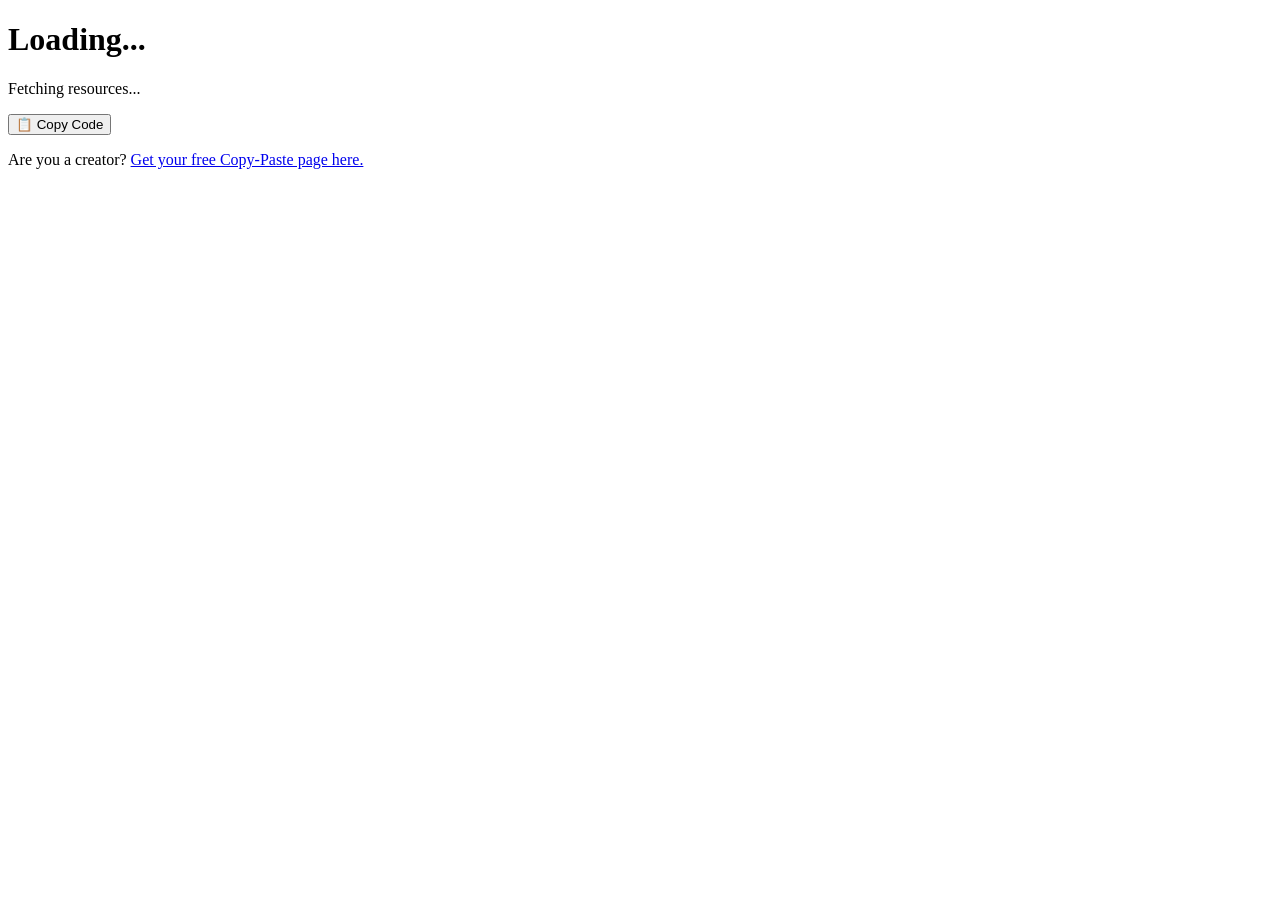
==== index.html @ 00b9a094 "Create index.html" ====
<!DOCTYPE html>
<html lang="en">
<head>
    <meta charset="UTF-8">
    <meta name="viewport" content="width=device-width, initial-scale=1.0">
    <title>Code Resources</title>
    <link rel="stylesheet" href="style.css">
</head>
<body>
    <div class="container">
        <header>
            <h1 id="creatorName">Loading...</h1>
            <p id="videoTitle">Fetching resources...</p>
        </header>
        
        <main id="codeContainer" class="hidden">
            <pre><code id="codeBlock"></code></pre>
            <button id="copyBtn" onclick="copyCode()">📋 Copy Code</button>
        </main>

        <footer>
            <p>Are you a creator? <a href="mailto:your.email@example.com?subject=I want my own code page">Get your free Copy-Paste page here.</a></p>
        </footer>
    </div>
    <script src="script.js"></script>
</body>
</html>
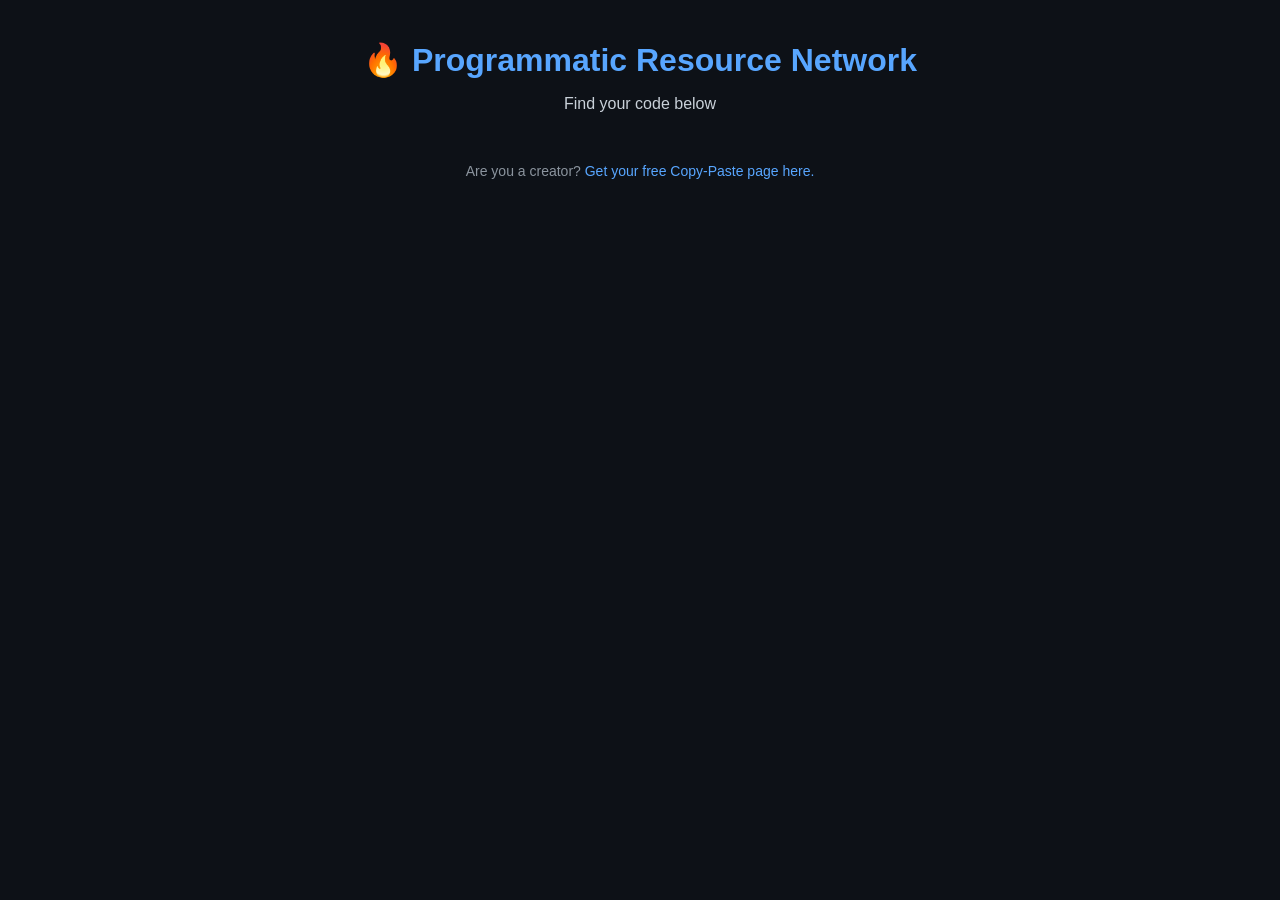
==== commit ab2c26dd: "Update index.html" ====
--- a/index.html
+++ b/index.html
@@ -9,14 +9,13 @@
 <body>
     <div class="container">
         <header>
-            <h1 id="creatorName">Loading...</h1>
-            <p id="videoTitle">Fetching resources...</p>
+            <h1>🔥 Programmatic Resource Network</h1>
+            <p id="pageTitle">Find your code below</p>
         </header>
         
-        <main id="codeContainer" class="hidden">
-            <pre><code id="codeBlock"></code></pre>
-            <button id="copyBtn" onclick="copyCode()">📋 Copy Code</button>
-        </main>
+        <div id="codeGallery" class="gallery">
+            <!-- Videos will be loaded here -->
+        </div>
 
         <footer>
             <p>Are you a creator? <a href="mailto:your.email@example.com?subject=I want my own code page">Get your free Copy-Paste page here.</a></p>
--- a/style.css
+++ b/style.css
@@ -0,0 +1,42 @@
+body {
+    font-family: -apple-system, BlinkMacSystemFont, "Segoe UI", Roboto, Helvetica, Arial, sans-serif;
+    background-color: #0d1117;
+    color: #c9d1d9;
+    margin: 0;
+    padding: 20px;
+    display: flex;
+    justify-content: center;
+}
+.container {
+    max-width: 600px;
+    width: 100%;
+    text-align: center;
+}
+header { margin-bottom: 30px; }
+h1 { color: #58a6ff; margin-bottom: 5px; }
+pre {
+    background-color: #161b22;
+    border: 1px solid #30363d;
+    border-radius: 8px;
+    padding: 15px;
+    text-align: left;
+    overflow-x: auto;
+    font-family: "Courier New", Courier, monospace;
+    color: #7ee787;
+}
+button {
+    background-color: #238636;
+    color: white;
+    border: none;
+    padding: 12px 24px;
+    border-radius: 6px;
+    font-size: 16px;
+    font-weight: bold;
+    cursor: pointer;
+    margin-top: 15px;
+    width: 100%;
+}
+button:hover { background-color: #2ea043; }
+.hidden { display: none; }
+footer { margin-top: 50px; font-size: 14px; color: #8b949e; }
+footer a { color: #58a6ff; text-decoration: none; }
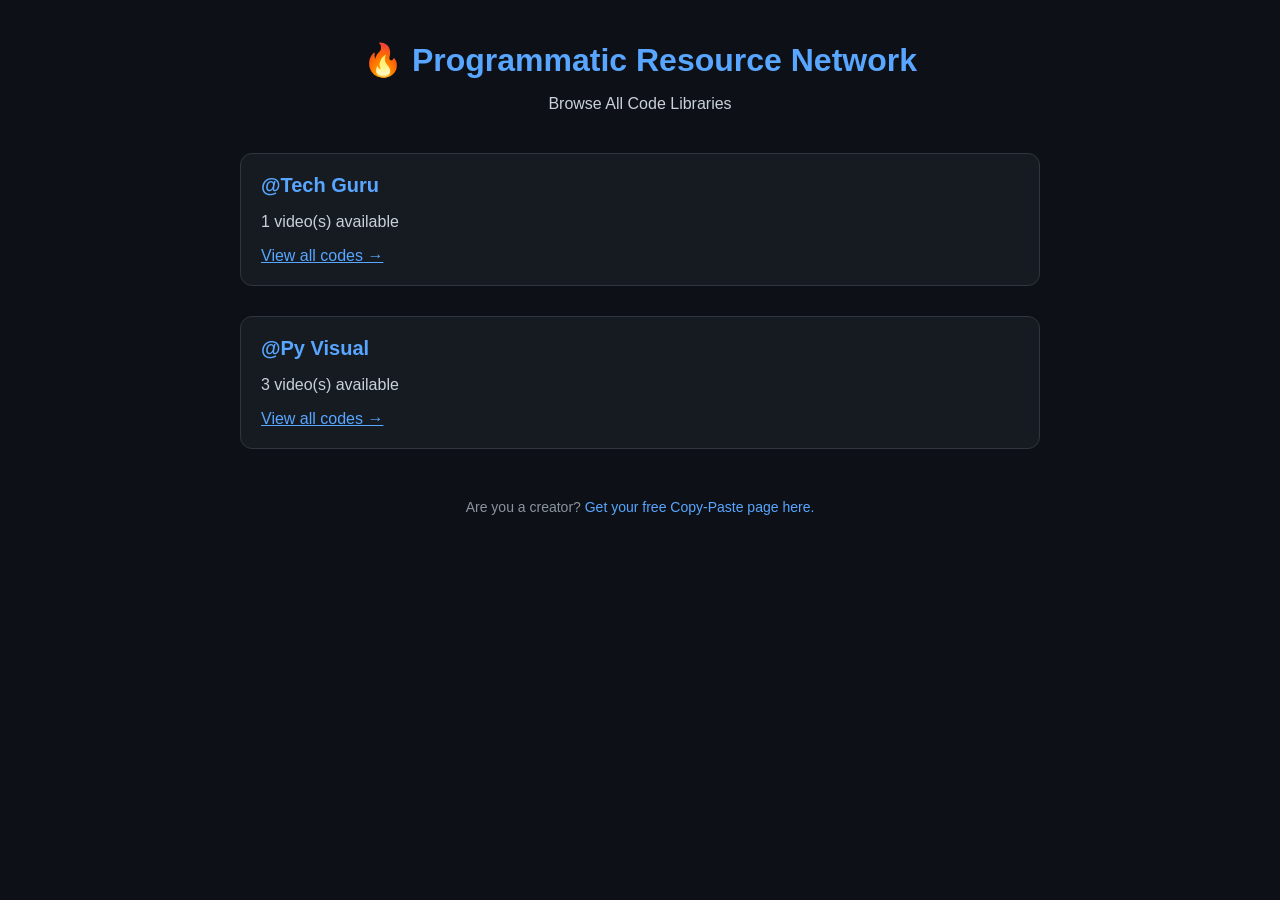
==== commit 03aa8e1a: "Update index.html" ====
--- a/index.html
+++ b/index.html
@@ -21,6 +21,10 @@
             <p>Are you a creator? <a href="mailto:your.email@example.com?subject=I want my own code page">Get your free Copy-Paste page here.</a></p>
         </footer>
     </div>
+    
     <script src="script.js"></script>
+    
+    <!-- Free Visitor Tracker -->
+    <script data-goatcounter="https://futurebokamoso20.goatcounter.com/count" async src="//gc.zgo.at/count.js"></script>
 </body>
 </html>
--- a/style.css
+++ b/style.css
@@ -4,18 +4,49 @@
     color: #c9d1d9;
     margin: 0;
     padding: 20px;
-    display: flex;
-    justify-content: center;
 }
 .container {
-    max-width: 600px;
-    width: 100%;
+    max-width: 800px;
+    margin: 0 auto;
     text-align: center;
 }
-header { margin-bottom: 30px; }
-h1 { color: #58a6ff; margin-bottom: 5px; }
+header { 
+    margin-bottom: 40px; 
+}
+h1 { 
+    color: #58a6ff; 
+    margin-bottom: 10px; 
+}
+.gallery {
+    display: grid;
+    grid-template-columns: 1fr;
+    gap: 30px;
+}
+.video-card {
+    background: #161b22;
+    border: 1px solid #30363d;
+    border-radius: 12px;
+    padding: 20px;
+    text-align: left;
+}
+.video-card h2 {
+    color: #58a6ff;
+    margin: 0 0 10px 0;
+    font-size: 20px;
+}
+.thumbnail {
+    width: 100%;
+    height: 200px;
+    background: #0d1117;
+    border-radius: 8px;
+    margin-bottom: 15px;
+    display: flex;
+    align-items: center;
+    justify-content: center;
+    font-size: 48px;
+}
 pre {
-    background-color: #161b22;
+    background-color: #0d1117;
     border: 1px solid #30363d;
     border-radius: 8px;
     padding: 15px;
@@ -23,6 +54,9 @@
     overflow-x: auto;
     font-family: "Courier New", Courier, monospace;
     color: #7ee787;
+    font-size: 12px;
+    max-height: 300px;
+    overflow-y: auto;
 }
 button {
     background-color: #238636;
@@ -36,7 +70,15 @@
     margin-top: 15px;
     width: 100%;
 }
-button:hover { background-color: #2ea043; }
-.hidden { display: none; }
-footer { margin-top: 50px; font-size: 14px; color: #8b949e; }
-footer a { color: #58a6ff; text-decoration: none; }+button:hover { 
+    background-color: #2ea043; 
+}
+footer { 
+    margin-top: 50px; 
+    font-size: 14px; 
+    color: #8b949e; 
+}
+footer a { 
+    color: #58a6ff; 
+    text-decoration: none; 
+}
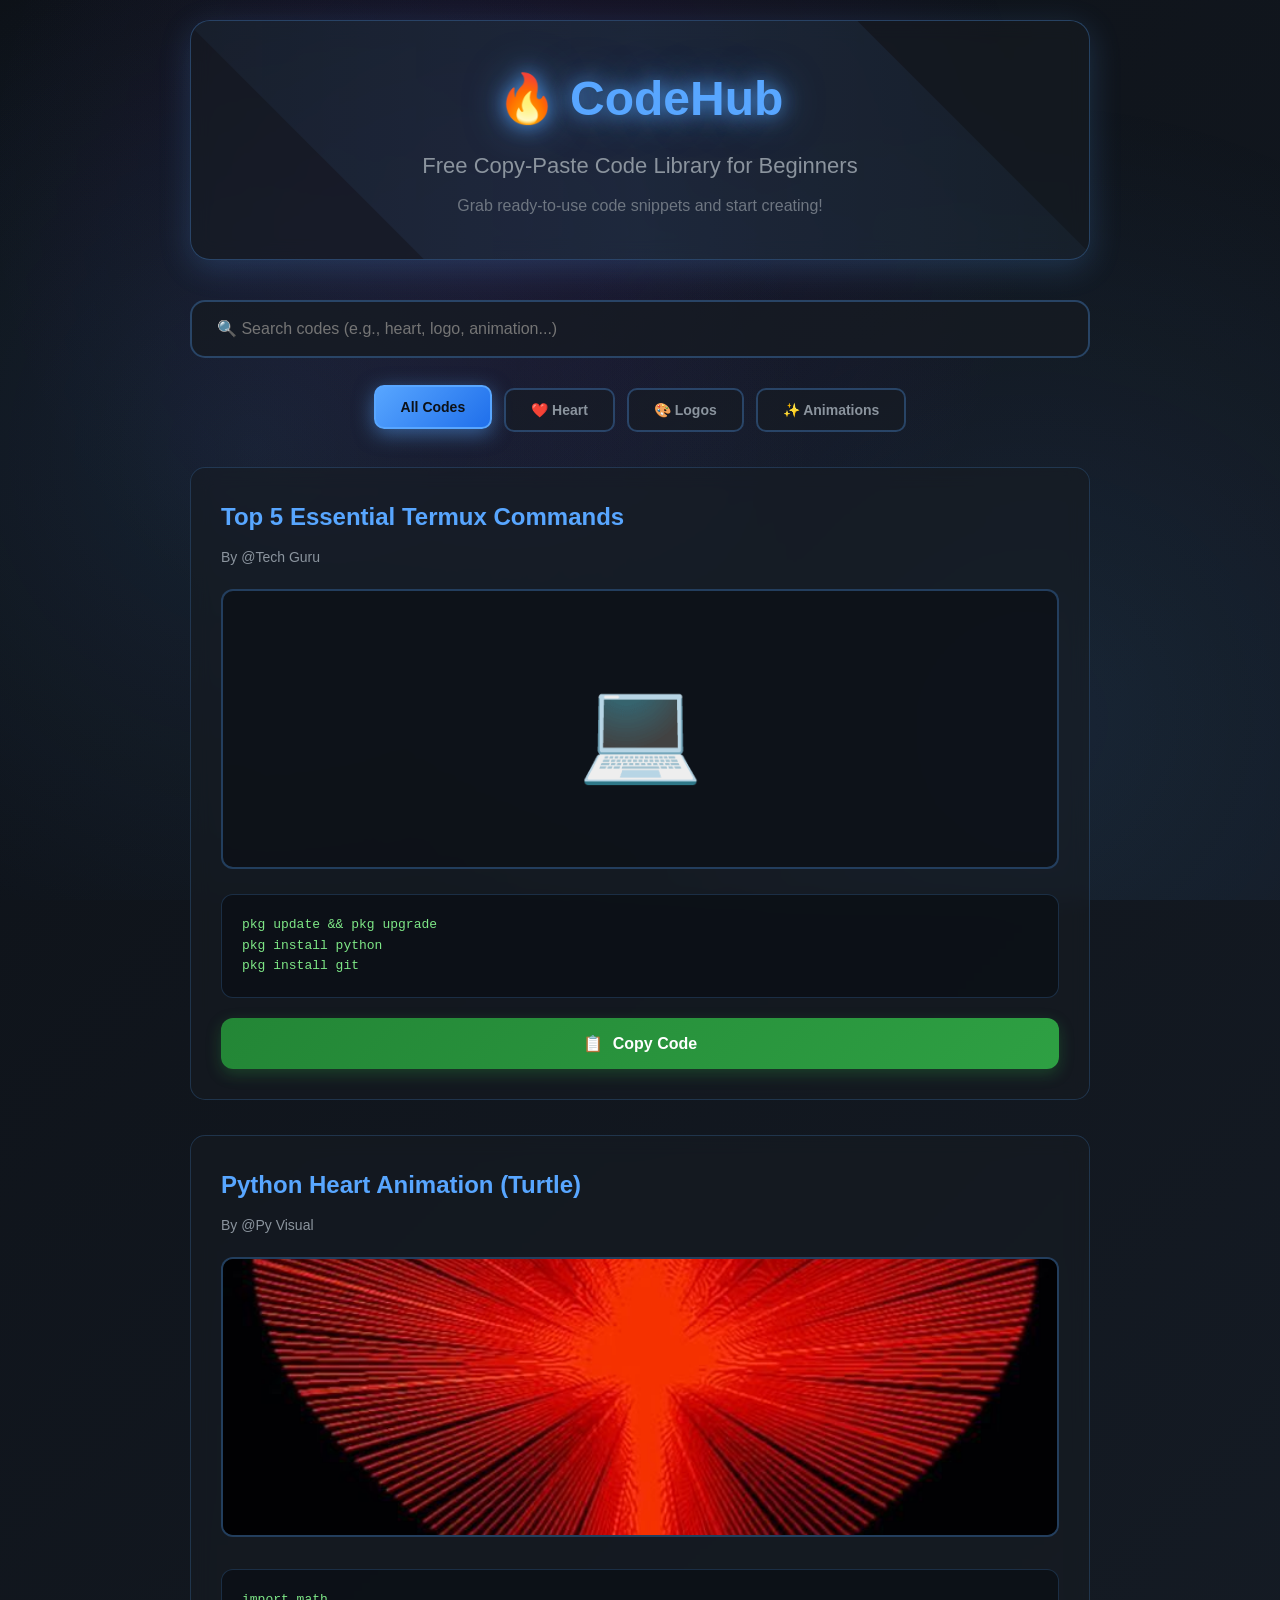
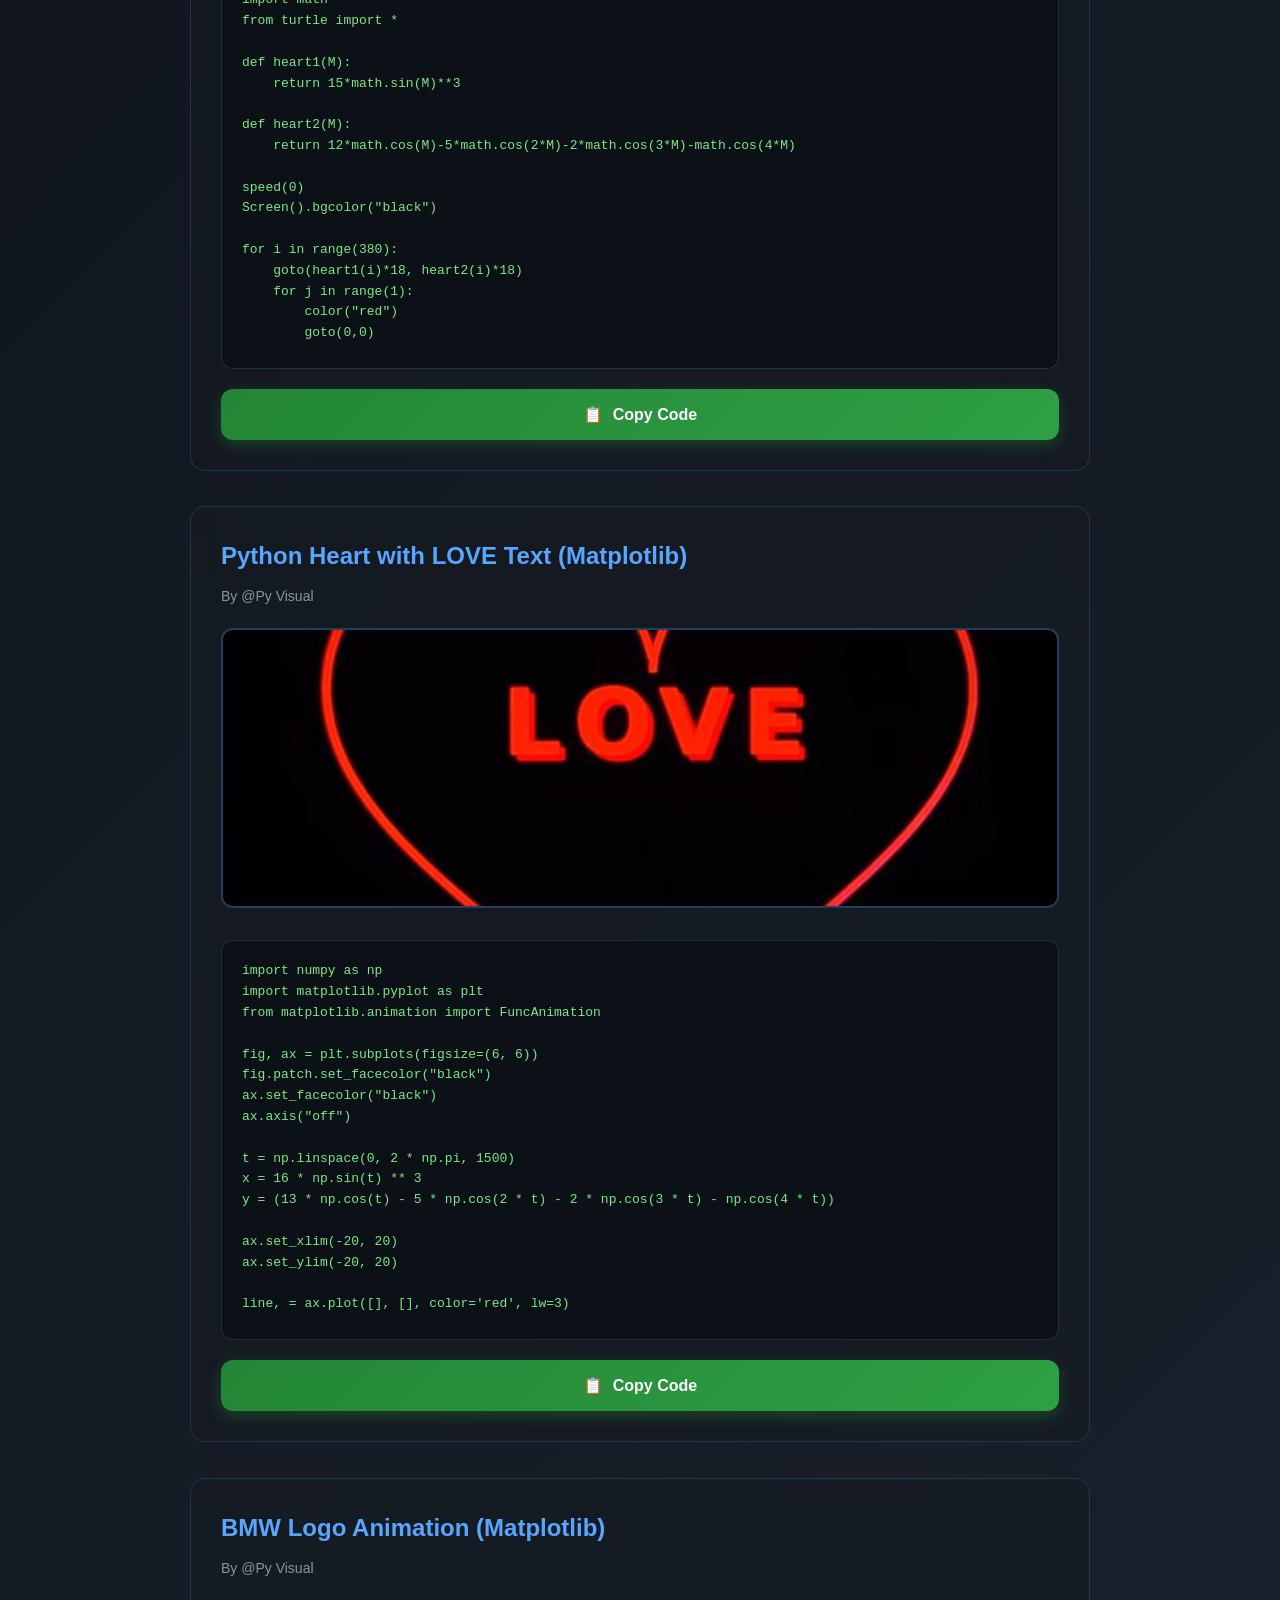
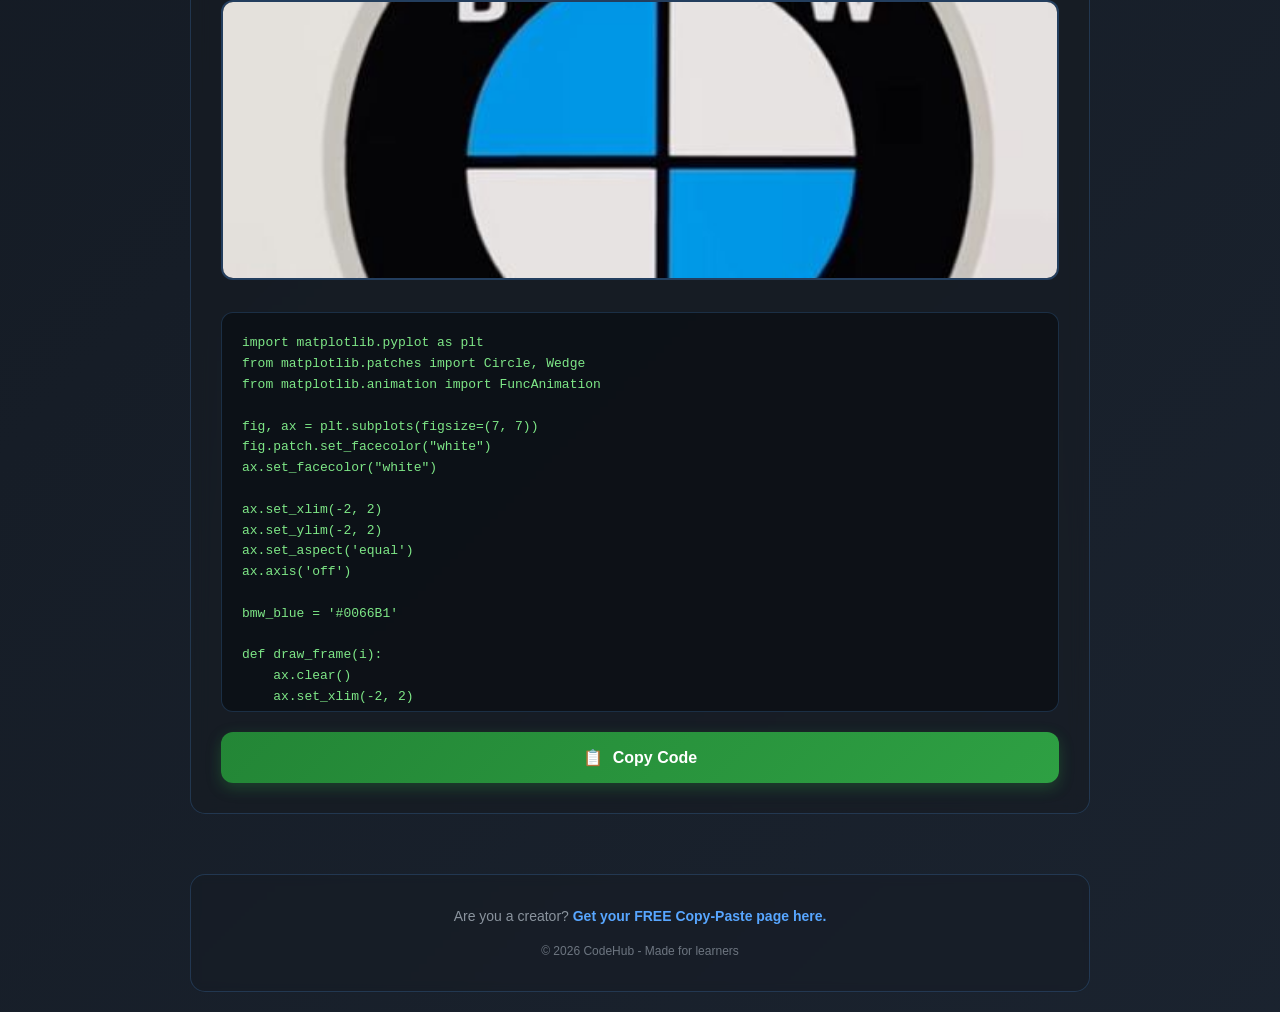
==== commit 2cec824e: "Update index.html" ====
--- a/index.html
+++ b/index.html
@@ -3,28 +3,42 @@
 <head>
     <meta charset="UTF-8">
     <meta name="viewport" content="width=device-width, initial-scale=1.0">
-    <title>Code Resources</title>
+    <title>CodeHub - Free Copy-Paste Code Library</title>
     <link rel="stylesheet" href="style.css">
 </head>
 <body>
     <div class="container">
         <header>
-            <h1>🔥 Programmatic Resource Network</h1>
-            <p id="pageTitle">Find your code below</p>
+            <h1>🔥 CodeHub</h1>
+            <p class="tagline">Free Copy-Paste Code Library for Beginners</p>
+            <p class="subtitle">Grab ready-to-use code snippets and start creating!</p>
         </header>
+
+        <!-- Search Bar -->
+        <div class="search-box">
+            <input type="text" id="searchInput" placeholder="🔍 Search codes (e.g., heart, logo, animation...)">
+        </div>
+
+        <!-- Category Filter -->
+        <div class="category-filter">
+            <button class="filter-btn active" data-category="all">All Codes</button>
+            <button class="filter-btn" data-category="heart">❤️ Heart</button>
+            <button class="filter-btn" data-category="logo">🎨 Logos</button>
+            <button class="filter-btn" data-category="animation">✨ Animations</button>
+        </div>
         
         <div id="codeGallery" class="gallery">
-            <!-- Videos will be loaded here -->
+            <!-- Codes will be loaded here -->
         </div>
 
         <footer>
-            <p>Are you a creator? <a href="mailto:your.email@example.com?subject=I want my own code page">Get your free Copy-Paste page here.</a></p>
+            <p>Are you a creator? <a href="mailto:futurebokamoso20@gmail.com?subject=I want my own code page">Get your FREE Copy-Paste page here.</a></p>
+            <p class="copyright">© 2026 CodeHub - Made for learners</p>
         </footer>
     </div>
-    
     <script src="script.js"></script>
     
-    <!-- Free Visitor Tracker -->
+    <!-- Visitor Tracker -->
     <script data-goatcounter="https://futurebokamoso20.goatcounter.com/count" async src="//gc.zgo.at/count.js"></script>
 </body>
 </html>
--- a/style.css
+++ b/style.css
@@ -1,84 +1,460 @@
+* {
+    margin: 0;
+    padding: 0;
+    box-sizing: border-box;
+}
+
 body {
     font-family: -apple-system, BlinkMacSystemFont, "Segoe UI", Roboto, Helvetica, Arial, sans-serif;
-    background-color: #0d1117;
+    background: linear-gradient(-45deg, #0d1117, #161b22, #1f2937, #0d1117);
+    background-size: 400% 400%;
+    animation: gradientShift 15s ease infinite;
     color: #c9d1d9;
-    margin: 0;
     padding: 20px;
-}
+    line-height: 1.6;
+    overflow-x: hidden;
+}
+
+/* Animated Background Particles */
+body::before {
+    content: '';
+    position: fixed;
+    top: 0;
+    left: 0;
+    width: 100%;
+    height: 100%;
+    background-image: 
+        radial-gradient(circle at 20% 50%, rgba(88, 166, 255, 0.1) 0%, transparent 50%),
+        radial-gradient(circle at 80% 80%, rgba(88, 166, 255, 0.1) 0%, transparent 50%),
+        radial-gradient(circle at 40% 20%, rgba(136, 46, 224, 0.1) 0%, transparent 50%);
+    pointer-events: none;
+    z-index: -1;
+    animation: float 20s ease-in-out infinite;
+}
+
+@keyframes gradientShift {
+    0% { background-position: 0% 50%; }
+    50% { background-position: 100% 50%; }
+    100% { background-position: 0% 50%; }
+}
+
+@keyframes float {
+    0%, 100% { transform: translateY(0) rotate(0deg); }
+    33% { transform: translateY(-30px) rotate(120deg); }
+    66% { transform: translateY(30px) rotate(240deg); }
+}
+
 .container {
-    max-width: 800px;
+    max-width: 900px;
     margin: 0 auto;
+    animation: fadeInUp 1s ease-out;
+}
+
+@keyframes fadeInUp {
+    from {
+        opacity: 0;
+        transform: translateY(50px);
+    }
+    to {
+        opacity: 1;
+        transform: translateY(0);
+    }
+}
+
+header {
     text-align: center;
-}
-header { 
-    margin-bottom: 40px; 
-}
-h1 { 
-    color: #58a6ff; 
-    margin-bottom: 10px; 
-}
+    margin-bottom: 40px;
+    padding: 40px 20px;
+    background: rgba(22, 27, 34, 0.6);
+    backdrop-filter: blur(10px);
+    border-radius: 20px;
+    border: 1px solid rgba(88, 166, 255, 0.3);
+    box-shadow: 0 8px 32px rgba(88, 166, 255, 0.2);
+    animation: glowPulse 3s ease-in-out infinite;
+    position: relative;
+    overflow: hidden;
+}
+
+header::before {
+    content: '';
+    position: absolute;
+    top: -50%;
+    left: -50%;
+    width: 200%;
+    height: 200%;
+    background: linear-gradient(45deg, transparent, rgba(88, 166, 255, 0.1), transparent);
+    transform: rotate(45deg);
+    animation: shimmer 3s infinite;
+}
+
+@keyframes shimmer {
+    0% { transform: translateX(-100%) translateY(-100%) rotate(45deg); }
+    100% { transform: translateX(100%) translateY(100%) rotate(45deg); }
+}
+
+@keyframes glowPulse {
+    0%, 100% { box-shadow: 0 8px 32px rgba(88, 166, 255, 0.2); }
+    50% { box-shadow: 0 8px 50px rgba(88, 166, 255, 0.5); }
+}
+
+h1 {
+    color: #58a6ff;
+    font-size: 48px;
+    margin-bottom: 10px;
+    text-shadow: 0 0 20px rgba(88, 166, 255, 0.8), 0 0 40px rgba(88, 166, 255, 0.5);
+    animation: titleGlow 2s ease-in-out infinite;
+    position: relative;
+    z-index: 1;
+}
+
+@keyframes titleGlow {
+    0%, 100% { text-shadow: 0 0 20px rgba(88, 166, 255, 0.8), 0 0 40px rgba(88, 166, 255, 0.5); }
+    50% { text-shadow: 0 0 30px rgba(88, 166, 255, 1), 0 0 60px rgba(88, 166, 255, 0.8); }
+}
+
+.tagline {
+    font-size: 22px;
+    color: #8b949e;
+    margin-bottom: 10px;
+    position: relative;
+    z-index: 1;
+    animation: fadeInUp 1s ease-out 0.3s both;
+}
+
+.subtitle {
+    font-size: 16px;
+    color: #6e7681;
+    position: relative;
+    z-index: 1;
+    animation: fadeInUp 1s ease-out 0.6s both;
+}
+
+/* Search Box */
+.search-box {
+    margin-bottom: 30px;
+    animation: fadeInUp 1s ease-out 0.9s both;
+}
+
+#searchInput {
+    width: 100%;
+    padding: 18px 25px;
+    font-size: 16px;
+    border: 2px solid rgba(88, 166, 255, 0.3);
+    border-radius: 15px;
+    background: rgba(22, 27, 34, 0.8);
+    color: #c9d1d9;
+    outline: none;
+    transition: all 0.3s;
+    backdrop-filter: blur(10px);
+}
+
+#searchInput:focus {
+    border-color: #58a6ff;
+    box-shadow: 0 0 20px rgba(88, 166, 255, 0.4);
+    transform: scale(1.02);
+}
+
+/* Category Filter */
+.category-filter {
+    display: flex;
+    gap: 12px;
+    margin-bottom: 35px;
+    flex-wrap: wrap;
+    justify-content: center;
+    animation: fadeInUp 1s ease-out 1.2s both;
+}
+
+.filter-btn {
+    padding: 12px 25px;
+    border: 2px solid rgba(88, 166, 255, 0.3);
+    background: rgba(22, 27, 34, 0.6);
+    color: #8b949e;
+    border-radius: 10px;
+    cursor: pointer;
+    font-size: 14px;
+    font-weight: 600;
+    transition: all 0.3s;
+    backdrop-filter: blur(5px);
+    position: relative;
+    overflow: hidden;
+}
+
+.filter-btn::before {
+    content: '';
+    position: absolute;
+    top: 0;
+    left: -100%;
+    width: 100%;
+    height: 100%;
+    background: linear-gradient(90deg, transparent, rgba(88, 166, 255, 0.3), transparent);
+    transition: left 0.5s;
+}
+
+.filter-btn:hover::before {
+    left: 100%;
+}
+
+.filter-btn:hover {
+    border-color: #58a6ff;
+    color: #58a6ff;
+    transform: translateY(-3px);
+    box-shadow: 0 5px 15px rgba(88, 166, 255, 0.3);
+}
+
+.filter-btn.active {
+    background: linear-gradient(135deg, #58a6ff, #1f6feb);
+    color: #0d1117;
+    border-color: #58a6ff;
+    box-shadow: 0 5px 20px rgba(88, 166, 255, 0.5);
+    transform: translateY(-3px);
+}
+
+/* Gallery */
 .gallery {
     display: grid;
     grid-template-columns: 1fr;
-    gap: 30px;
-}
+    gap: 35px;
+}
+
 .video-card {
-    background: #161b22;
-    border: 1px solid #30363d;
-    border-radius: 12px;
-    padding: 20px;
-    text-align: left;
-}
+    background: rgba(22, 27, 34, 0.6);
+    backdrop-filter: blur(10px);
+    border: 1px solid rgba(88, 166, 255, 0.2);
+    border-radius: 15px;
+    padding: 30px;
+    transition: all 0.4s cubic-bezier(0.175, 0.885, 0.32, 1.275);
+    animation: cardEntrance 0.6s ease-out both;
+    position: relative;
+    overflow: hidden;
+}
+
+.video-card:nth-child(1) { animation-delay: 0.1s; }
+.video-card:nth-child(2) { animation-delay: 0.2s; }
+.video-card:nth-child(3) { animation-delay: 0.3s; }
+.video-card:nth-child(4) { animation-delay: 0.4s; }
+
+@keyframes cardEntrance {
+    from {
+        opacity: 0;
+        transform: translateY(50px) scale(0.9);
+    }
+    to {
+        opacity: 1;
+        transform: translateY(0) scale(1);
+    }
+}
+
+.video-card::before {
+    content: '';
+    position: absolute;
+    top: 0;
+    left: 0;
+    width: 100%;
+    height: 100%;
+    background: linear-gradient(135deg, rgba(88, 166, 255, 0.1), transparent);
+    opacity: 0;
+    transition: opacity 0.3s;
+}
+
+.video-card:hover {
+    transform: translateY(-10px) scale(1.02);
+    box-shadow: 0 15px 40px rgba(88, 166, 255, 0.3);
+    border-color: #58a6ff;
+}
+
+.video-card:hover::before {
+    opacity: 1;
+}
+
 .video-card h2 {
     color: #58a6ff;
-    margin: 0 0 10px 0;
-    font-size: 20px;
-}
+    margin-bottom: 10px;
+    font-size: 24px;
+    position: relative;
+    z-index: 1;
+}
+
+.video-card .creator-name {
+    color: #8b949e;
+    font-size: 14px;
+    margin-bottom: 20px;
+    position: relative;
+    z-index: 1;
+}
+
+.thumbnail-img {
+    width: 100%;
+    height: 280px;
+    object-fit: cover;
+    border-radius: 12px;
+    margin-bottom: 25px;
+    border: 2px solid rgba(88, 166, 255, 0.3);
+    background: rgba(13, 17, 23, 0.8);
+    transition: all 0.3s;
+    position: relative;
+    z-index: 1;
+}
+
+.thumbnail-img:hover {
+    transform: scale(1.05);
+    box-shadow: 0 10px 30px rgba(88, 166, 255, 0.4);
+}
+
 .thumbnail {
     width: 100%;
-    height: 200px;
-    background: #0d1117;
-    border-radius: 8px;
-    margin-bottom: 15px;
+    height: 280px;
+    background: rgba(13, 17, 23, 0.8);
+    border-radius: 12px;
+    margin-bottom: 25px;
     display: flex;
     align-items: center;
     justify-content: center;
-    font-size: 48px;
-}
+    font-size: 100px;
+    border: 2px solid rgba(88, 166, 255, 0.3);
+    position: relative;
+    z-index: 1;
+    animation: emojiFloat 3s ease-in-out infinite;
+}
+
+@keyframes emojiFloat {
+    0%, 100% { transform: translateY(0); }
+    50% { transform: translateY(-10px); }
+}
+
 pre {
-    background-color: #0d1117;
-    border: 1px solid #30363d;
-    border-radius: 8px;
-    padding: 15px;
+    background: rgba(13, 17, 23, 0.9);
+    border: 1px solid rgba(88, 166, 255, 0.2);
+    border-radius: 12px;
+    padding: 20px;
     text-align: left;
     overflow-x: auto;
     font-family: "Courier New", Courier, monospace;
     color: #7ee787;
-    font-size: 12px;
-    max-height: 300px;
+    font-size: 13px;
+    max-height: 400px;
     overflow-y: auto;
-}
-button {
-    background-color: #238636;
+    margin-bottom: 20px;
+    position: relative;
+    z-index: 1;
+    transition: all 0.3s;
+}
+
+pre:hover {
+    border-color: rgba(88, 166, 255, 0.5);
+    box-shadow: 0 5px 20px rgba(88, 166, 255, 0.2);
+}
+
+pre::-webkit-scrollbar {
+    height: 10px;
+    width: 10px;
+}
+
+pre::-webkit-scrollbar-track {
+    background: rgba(13, 17, 23, 0.5);
+    border-radius: 5px;
+}
+
+pre::-webkit-scrollbar-thumb {
+    background: linear-gradient(135deg, #58a6ff, #1f6feb);
+    border-radius: 5px;
+}
+
+pre::-webkit-scrollbar-thumb:hover {
+    background: linear-gradient(135deg, #1f6feb, #58a6ff);
+}
+
+.copy-btn {
+    background: linear-gradient(135deg, #238636, #2ea043);
     color: white;
     border: none;
-    padding: 12px 24px;
-    border-radius: 6px;
+    padding: 16px 28px;
+    border-radius: 12px;
     font-size: 16px;
     font-weight: bold;
     cursor: pointer;
+    width: 100%;
+    transition: all 0.3s;
+    display: flex;
+    align-items: center;
+    justify-content: center;
+    gap: 10px;
+    position: relative;
+    z-index: 1;
+    box-shadow: 0 5px 15px rgba(46, 160, 67, 0.3);
+}
+
+.copy-btn:hover {
+    transform: translateY(-3px) scale(1.02);
+    box-shadow: 0 8px 25px rgba(46, 160, 67, 0.5);
+}
+
+.copy-btn:active {
+    transform: translateY(-1px) scale(1);
+}
+
+.copy-btn.copied {
+    background: linear-gradient(135deg, #2ea043, #3fb950);
+}
+
+footer {
+    margin-top: 60px;
+    text-align: center;
+    font-size: 14px;
+    color: #8b949e;
+    padding: 30px;
+    background: rgba(22, 27, 34, 0.4);
+    border-radius: 15px;
+    border: 1px solid rgba(88, 166, 255, 0.2);
+    backdrop-filter: blur(5px);
+    animation: fadeInUp 1s ease-out 1.5s both;
+}
+
+footer a {
+    color: #58a6ff;
+    text-decoration: none;
+    font-weight: 600;
+    transition: all 0.3s;
+}
+
+footer a:hover {
+    text-shadow: 0 0 10px rgba(88, 166, 255, 0.8);
+}
+
+.copyright {
     margin-top: 15px;
-    width: 100%;
-}
-button:hover { 
-    background-color: #2ea043; 
-}
-footer { 
-    margin-top: 50px; 
-    font-size: 14px; 
-    color: #8b949e; 
-}
-footer a { 
-    color: #58a6ff; 
-    text-decoration: none; 
+    font-size: 12px;
+    color: #6e7681;
+}
+
+/* Responsive */
+@media (max-width: 600px) {
+    h1 {
+        font-size: 36px;
+    }
+    
+    .tagline {
+        font-size: 18px;
+    }
+    
+    .category-filter {
+        flex-direction: column;
+    }
+    
+    .filter-btn {
+        width: 100%;
+    }
+    
+    .thumbnail, .thumbnail-img {
+        height: 200px;
+    }
+}
+
+/* Loading Animation */
+@keyframes loadingPulse {
+    0%, 100% { opacity: 1; }
+    50% { opacity: 0.5; }
+}
+
+.loading {
+    animation: loadingPulse 1.5s ease-in-out infinite;
 }
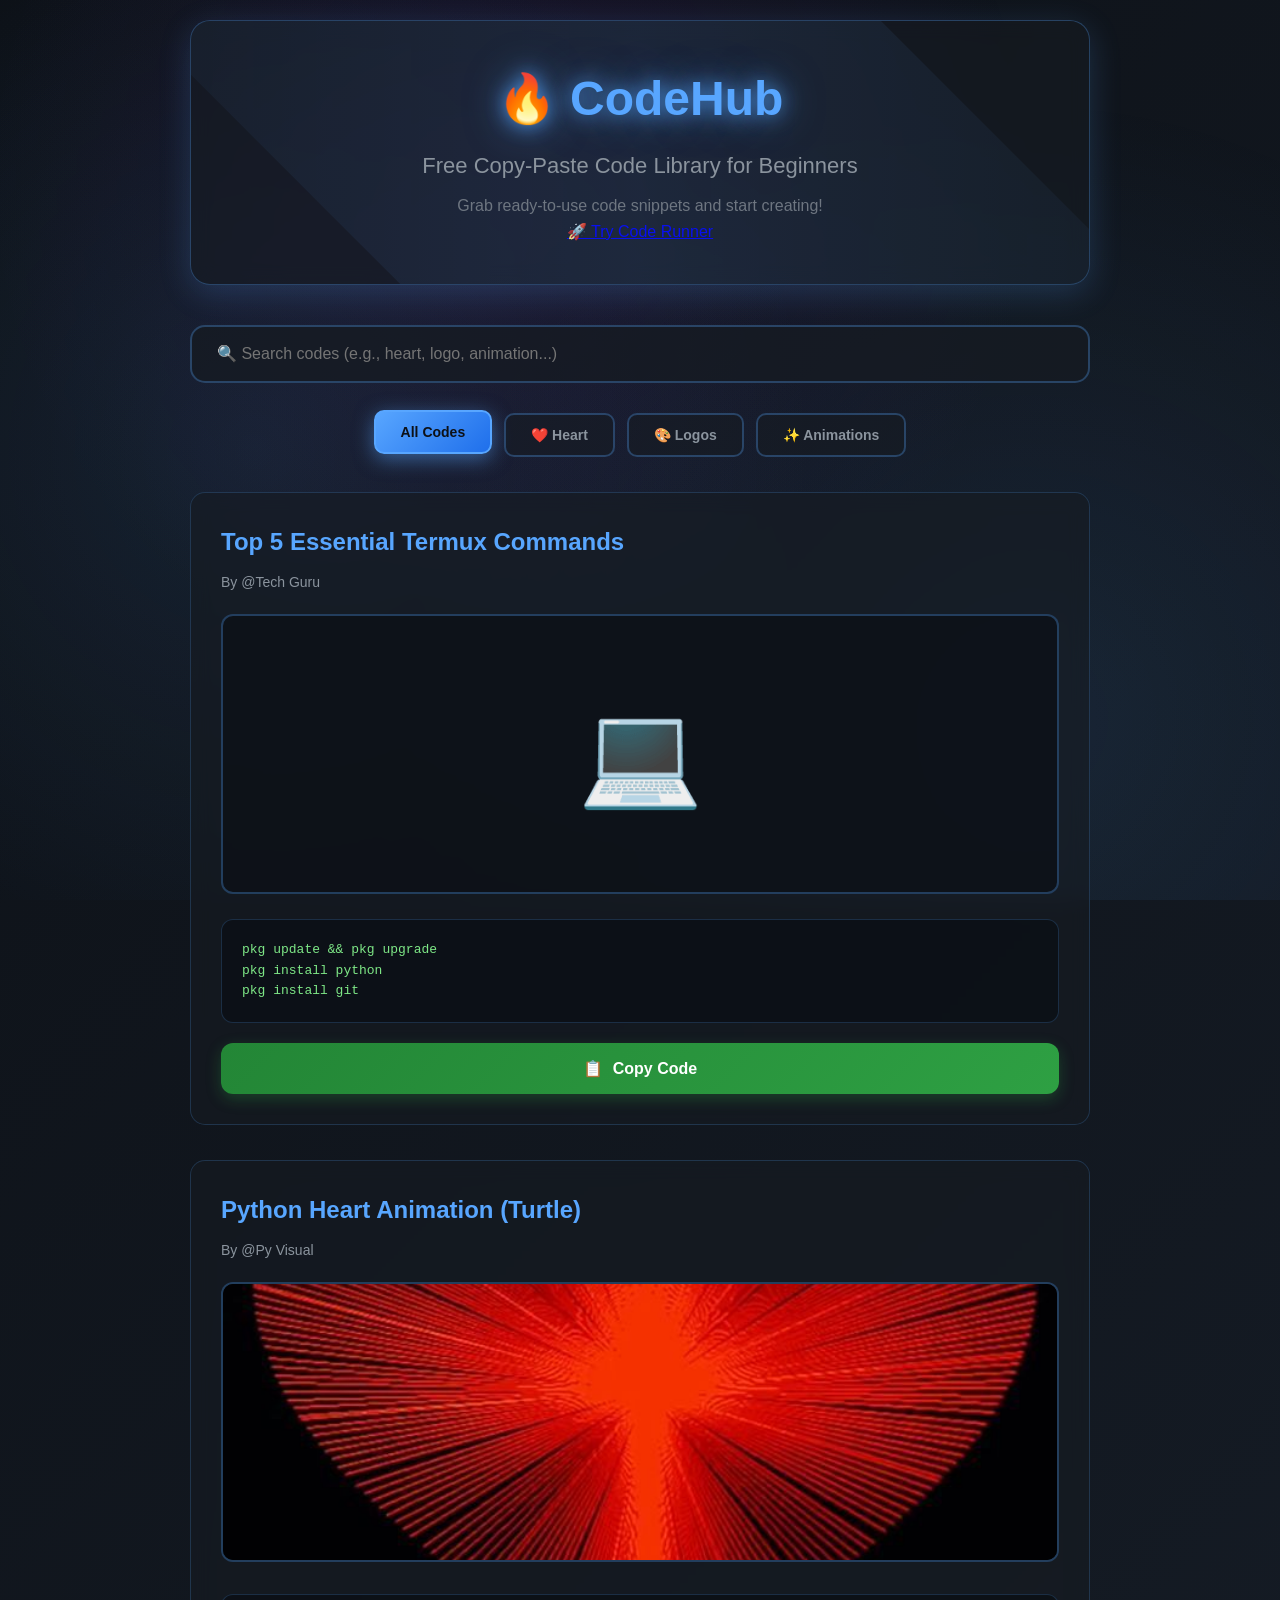
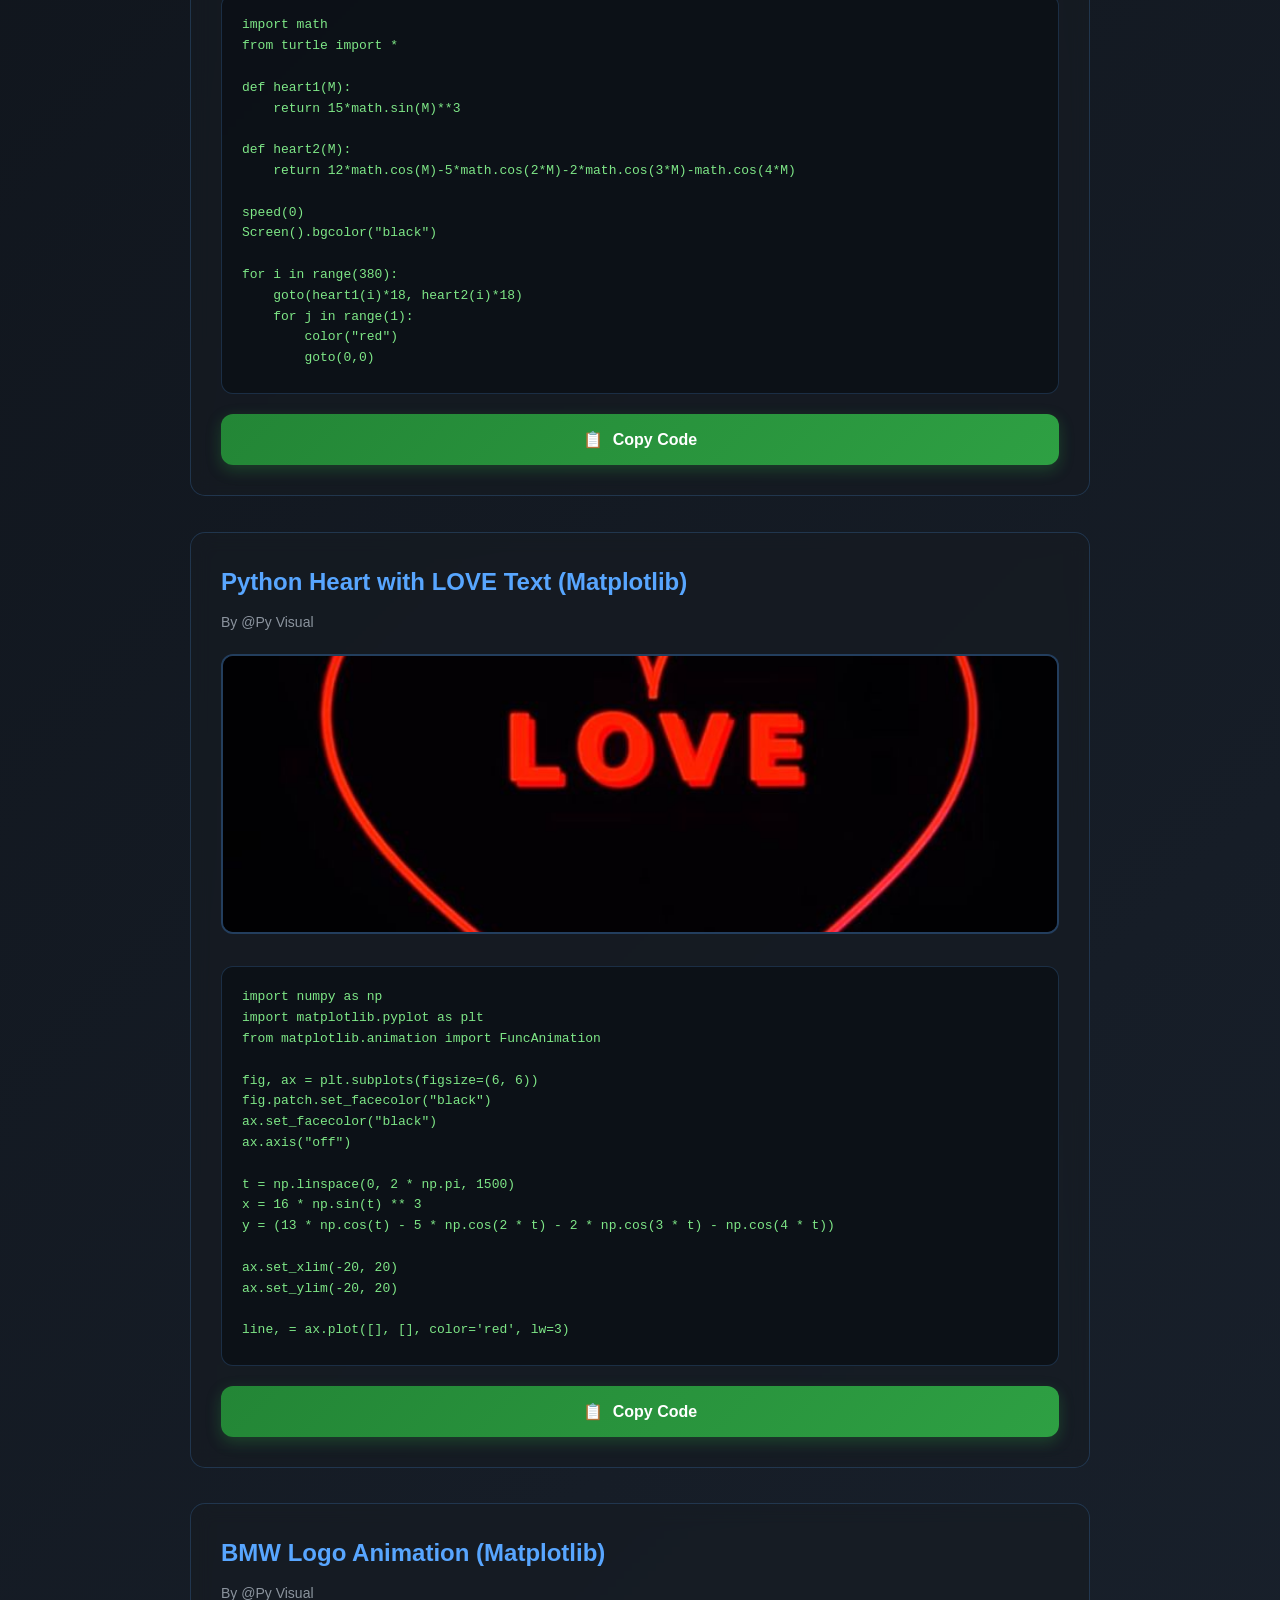
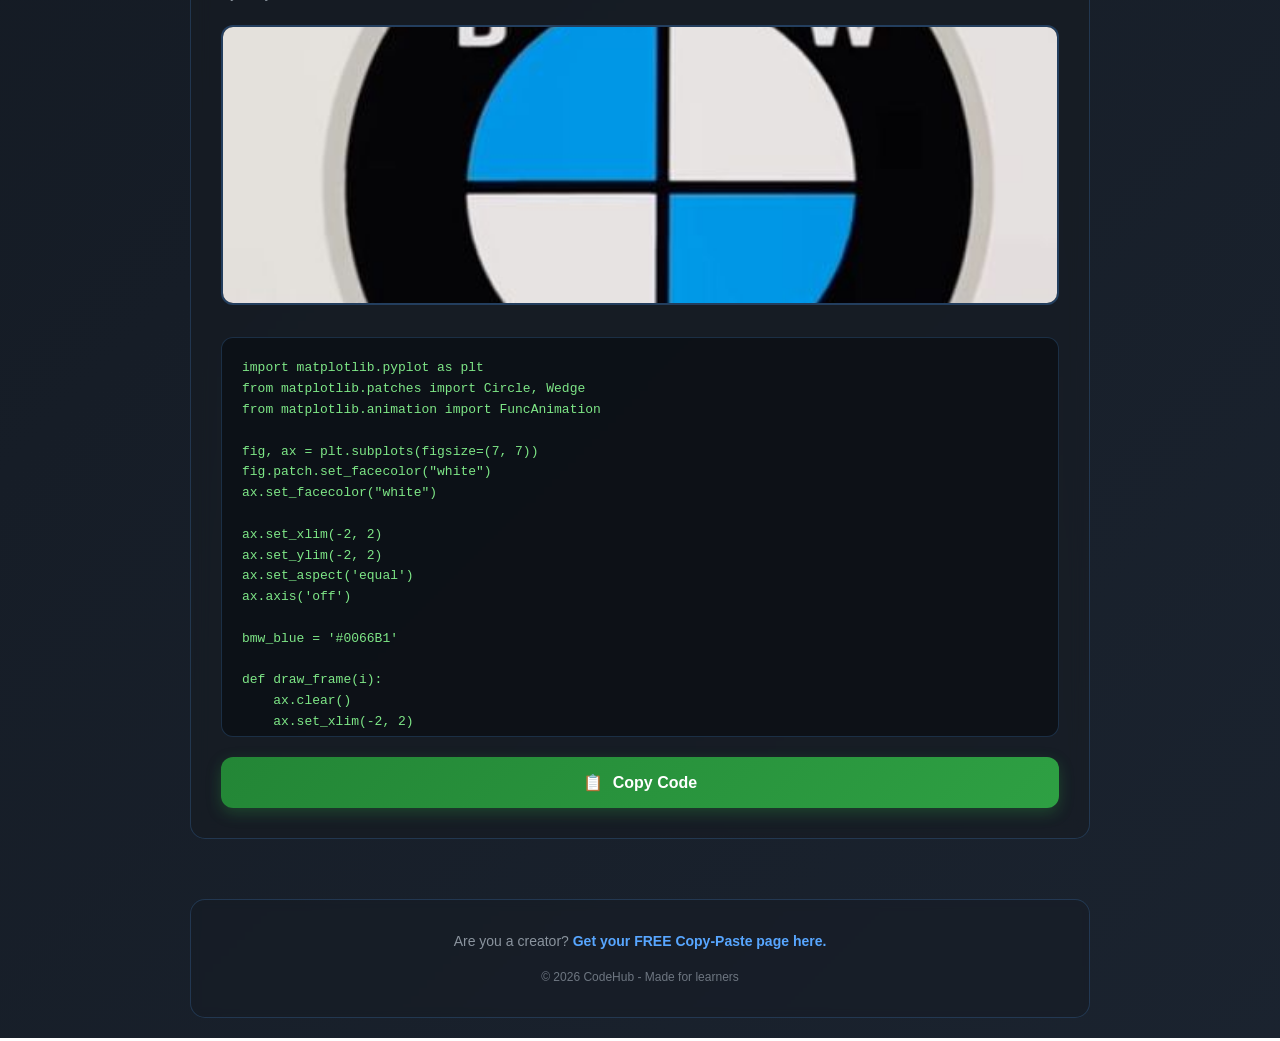
==== commit 99dc3f9e: "Update index.html" ====
--- a/index.html
+++ b/index.html
@@ -12,6 +12,10 @@
             <h1>🔥 CodeHub</h1>
             <p class="tagline">Free Copy-Paste Code Library for Beginners</p>
             <p class="subtitle">Grab ready-to-use code snippets and start creating!</p>
+            
+            <div class="header-buttons">
+                <a href="run.html" class="btn-primary">🚀 Try Code Runner</a>
+            </div>
         </header>
 
         <!-- Search Bar -->
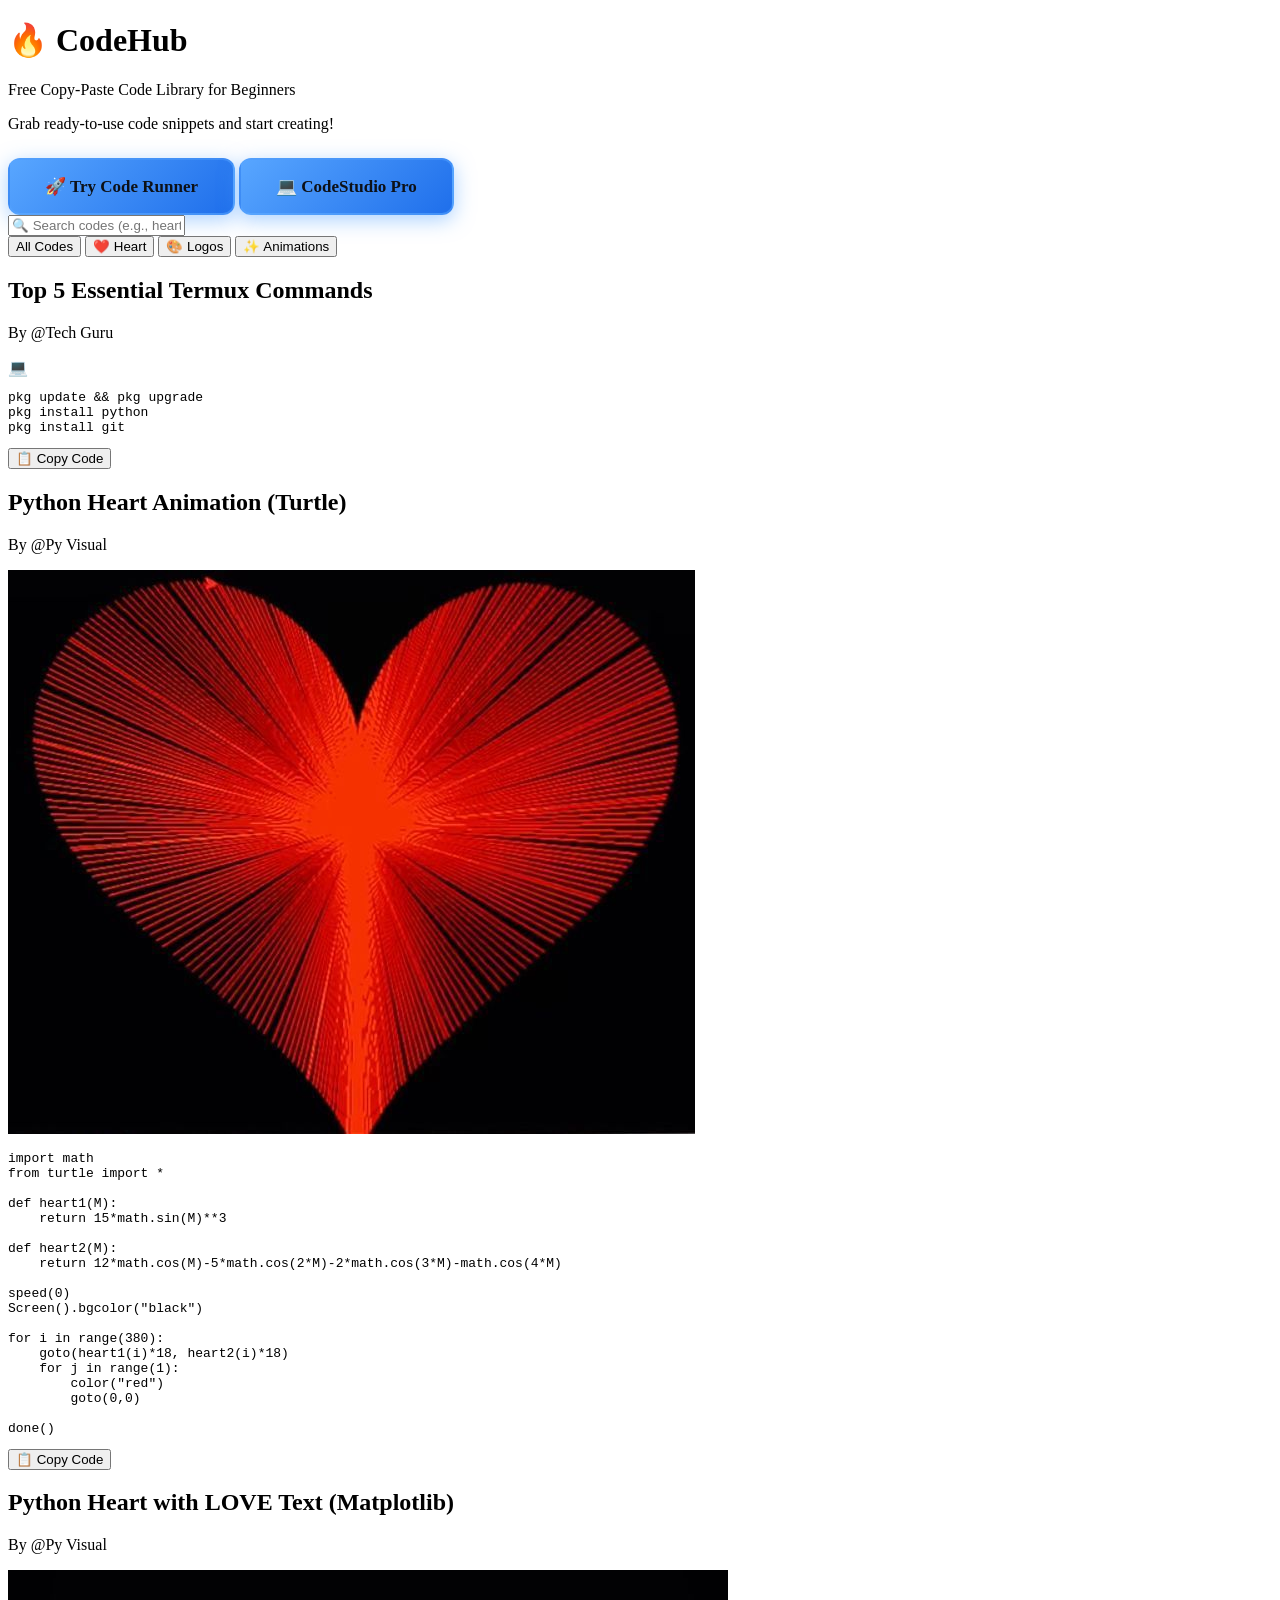
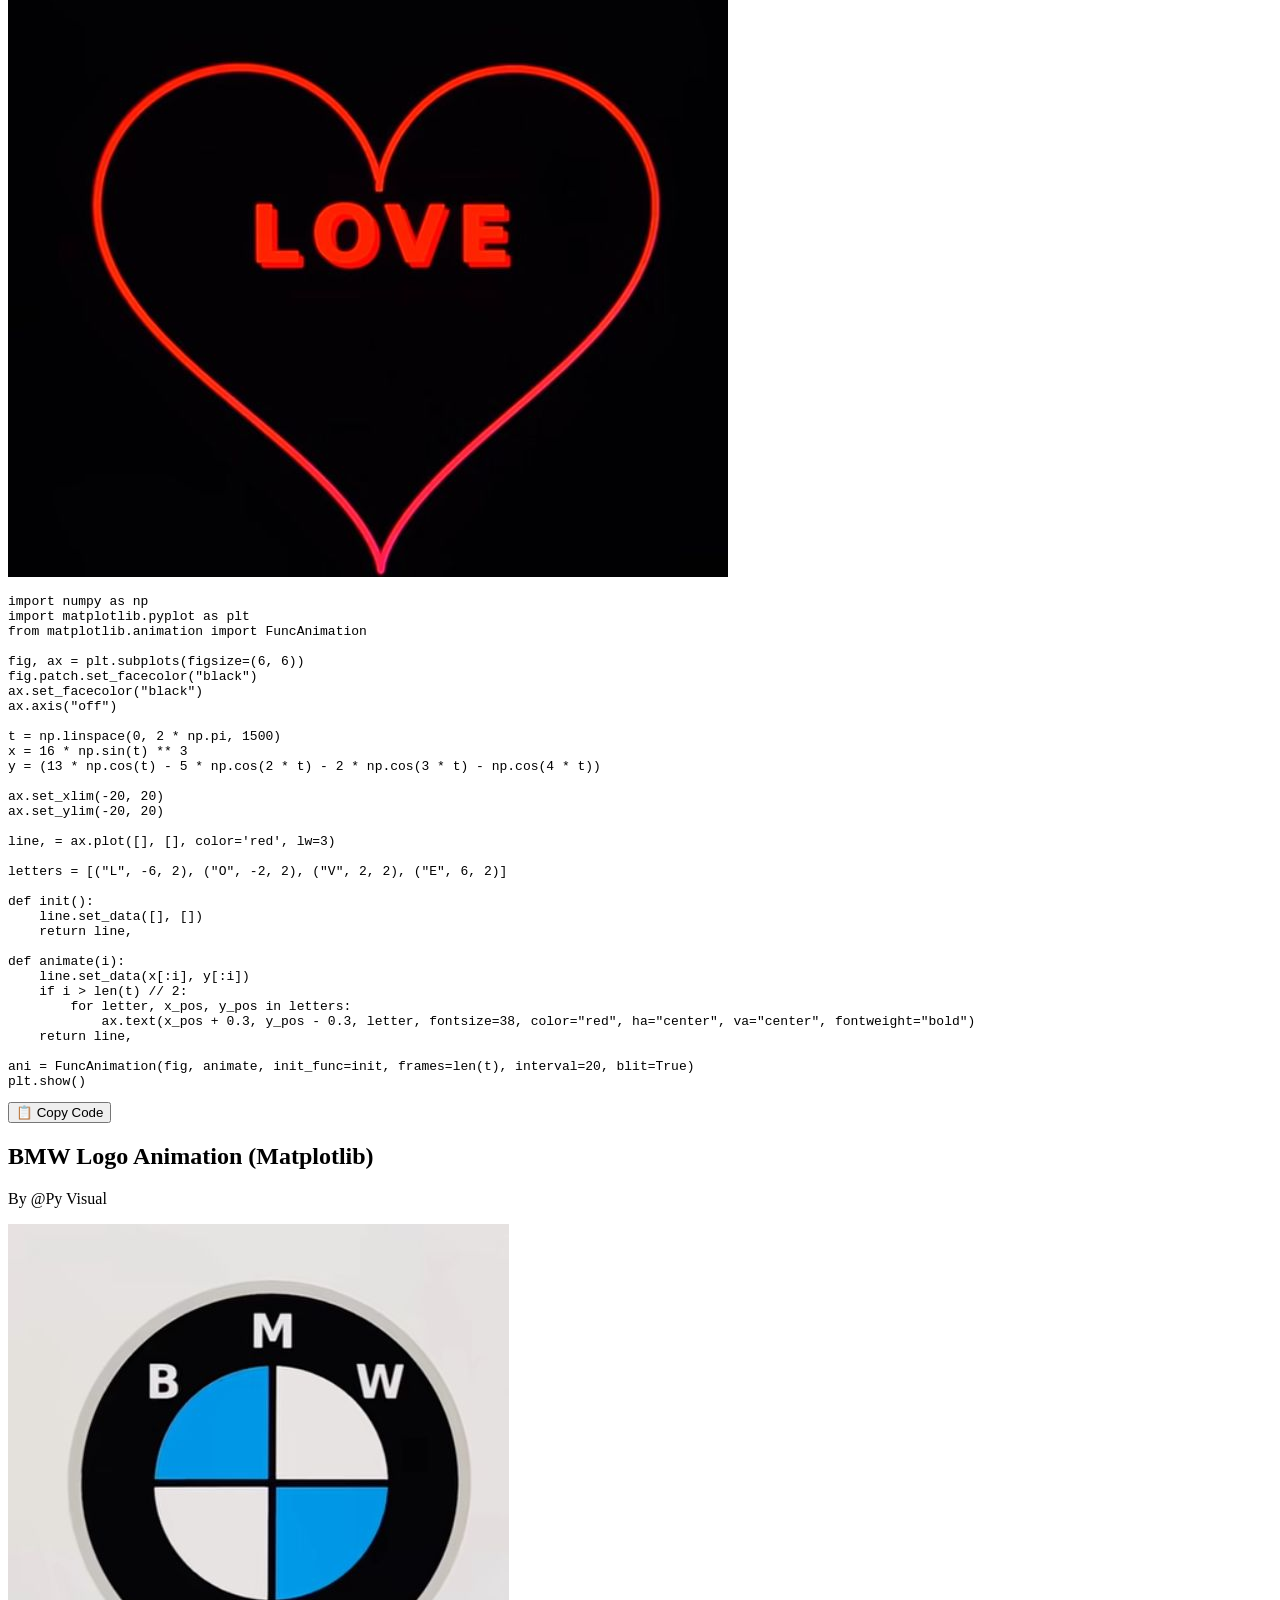
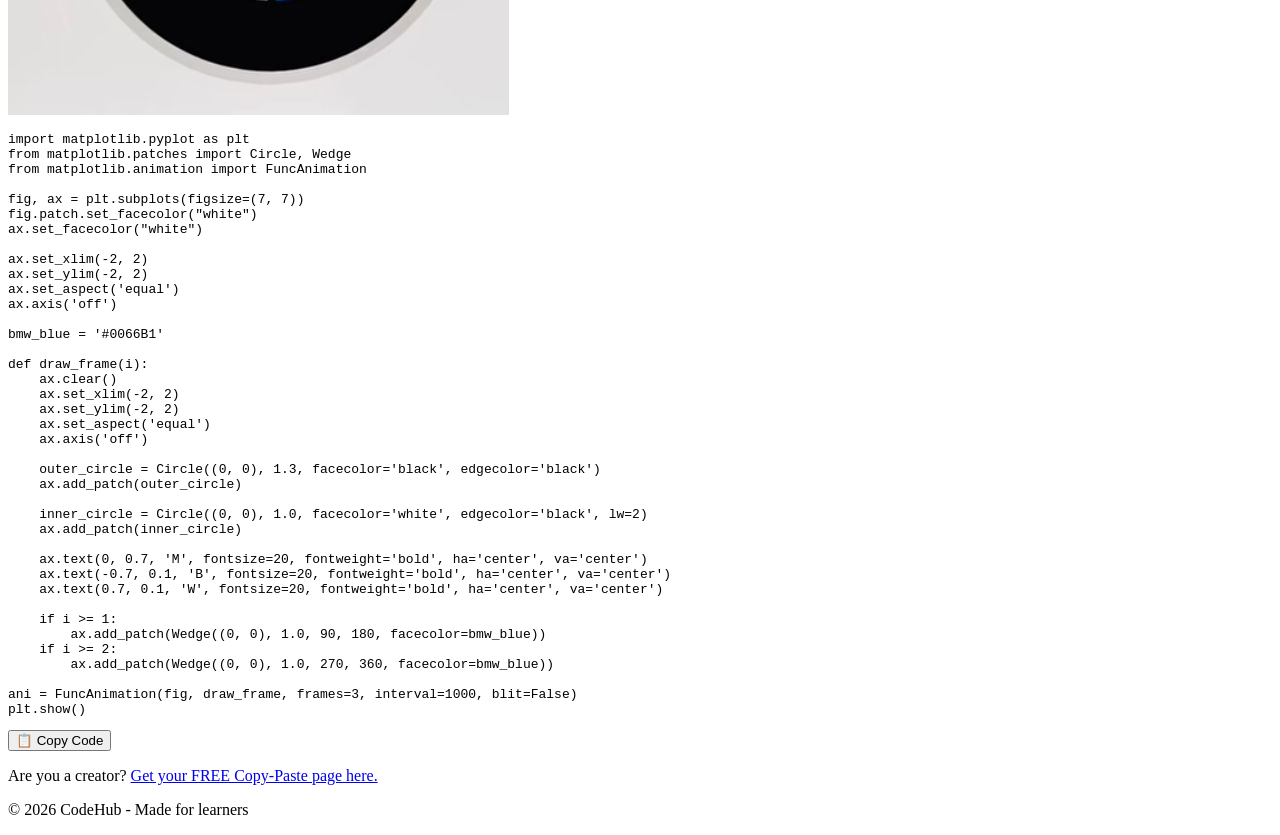
==== commit e555d3d6: "Update index.html" ====
--- a/index.html
+++ b/index.html
@@ -15,6 +15,7 @@
             
             <div class="header-buttons">
                 <a href="run.html" class="btn-primary">🚀 Try Code Runner</a>
+                <a href="editor.html" class="btn-primary btn-studio">💻 CodeStudio Pro</a>
             </div>
         </header>
 
--- a/style.css
+++ b/style.css
@@ -1,460 +1,30 @@
-* {
-    margin: 0;
-    padding: 0;
-    box-sizing: border-box;
+/* Header Buttons */
+.header-buttons {
+    margin-top: 25px;
 }
 
-body {
-    font-family: -apple-system, BlinkMacSystemFont, "Segoe UI", Roboto, Helvetica, Arial, sans-serif;
-    background: linear-gradient(-45deg, #0d1117, #161b22, #1f2937, #0d1117);
-    background-size: 400% 400%;
-    animation: gradientShift 15s ease infinite;
-    color: #c9d1d9;
-    padding: 20px;
-    line-height: 1.6;
-    overflow-x: hidden;
+.btn-primary {
+    background: linear-gradient(135deg, #58a6ff, #1f6feb);
+    color: #0d1117;
+    padding: 16px 35px;
+    border-radius: 12px;
+    text-decoration: none;
+    font-weight: bold;
+    font-size: 17px;
+    display: inline-block;
+    transition: all 0.3s;
+    box-shadow: 0 5px 20px rgba(88, 166, 255, 0.5);
+    border: 2px solid rgba(88, 166, 255, 0.5);
+    animation: buttonPulse 2s ease-in-out infinite;
 }
 
-/* Animated Background Particles */
-body::before {
-    content: '';
-    position: fixed;
-    top: 0;
-    left: 0;
-    width: 100%;
-    height: 100%;
-    background-image: 
-        radial-gradient(circle at 20% 50%, rgba(88, 166, 255, 0.1) 0%, transparent 50%),
-        radial-gradient(circle at 80% 80%, rgba(88, 166, 255, 0.1) 0%, transparent 50%),
-        radial-gradient(circle at 40% 20%, rgba(136, 46, 224, 0.1) 0%, transparent 50%);
-    pointer-events: none;
-    z-index: -1;
-    animation: float 20s ease-in-out infinite;
+.btn-primary:hover {
+    transform: translateY(-5px) scale(1.05);
+    box-shadow: 0 10px 35px rgba(88, 166, 255, 0.7);
+    text-shadow: 0 0 10px rgba(13, 17, 23, 0.5);
 }
 
-@keyframes gradientShift {
-    0% { background-position: 0% 50%; }
-    50% { background-position: 100% 50%; }
-    100% { background-position: 0% 50%; }
-}
-
-@keyframes float {
-    0%, 100% { transform: translateY(0) rotate(0deg); }
-    33% { transform: translateY(-30px) rotate(120deg); }
-    66% { transform: translateY(30px) rotate(240deg); }
-}
-
-.container {
-    max-width: 900px;
-    margin: 0 auto;
-    animation: fadeInUp 1s ease-out;
-}
-
-@keyframes fadeInUp {
-    from {
-        opacity: 0;
-        transform: translateY(50px);
-    }
-    to {
-        opacity: 1;
-        transform: translateY(0);
-    }
-}
-
-header {
-    text-align: center;
-    margin-bottom: 40px;
-    padding: 40px 20px;
-    background: rgba(22, 27, 34, 0.6);
-    backdrop-filter: blur(10px);
-    border-radius: 20px;
-    border: 1px solid rgba(88, 166, 255, 0.3);
-    box-shadow: 0 8px 32px rgba(88, 166, 255, 0.2);
-    animation: glowPulse 3s ease-in-out infinite;
-    position: relative;
-    overflow: hidden;
-}
-
-header::before {
-    content: '';
-    position: absolute;
-    top: -50%;
-    left: -50%;
-    width: 200%;
-    height: 200%;
-    background: linear-gradient(45deg, transparent, rgba(88, 166, 255, 0.1), transparent);
-    transform: rotate(45deg);
-    animation: shimmer 3s infinite;
-}
-
-@keyframes shimmer {
-    0% { transform: translateX(-100%) translateY(-100%) rotate(45deg); }
-    100% { transform: translateX(100%) translateY(100%) rotate(45deg); }
-}
-
-@keyframes glowPulse {
-    0%, 100% { box-shadow: 0 8px 32px rgba(88, 166, 255, 0.2); }
-    50% { box-shadow: 0 8px 50px rgba(88, 166, 255, 0.5); }
-}
-
-h1 {
-    color: #58a6ff;
-    font-size: 48px;
-    margin-bottom: 10px;
-    text-shadow: 0 0 20px rgba(88, 166, 255, 0.8), 0 0 40px rgba(88, 166, 255, 0.5);
-    animation: titleGlow 2s ease-in-out infinite;
-    position: relative;
-    z-index: 1;
-}
-
-@keyframes titleGlow {
-    0%, 100% { text-shadow: 0 0 20px rgba(88, 166, 255, 0.8), 0 0 40px rgba(88, 166, 255, 0.5); }
-    50% { text-shadow: 0 0 30px rgba(88, 166, 255, 1), 0 0 60px rgba(88, 166, 255, 0.8); }
-}
-
-.tagline {
-    font-size: 22px;
-    color: #8b949e;
-    margin-bottom: 10px;
-    position: relative;
-    z-index: 1;
-    animation: fadeInUp 1s ease-out 0.3s both;
-}
-
-.subtitle {
-    font-size: 16px;
-    color: #6e7681;
-    position: relative;
-    z-index: 1;
-    animation: fadeInUp 1s ease-out 0.6s both;
-}
-
-/* Search Box */
-.search-box {
-    margin-bottom: 30px;
-    animation: fadeInUp 1s ease-out 0.9s both;
-}
-
-#searchInput {
-    width: 100%;
-    padding: 18px 25px;
-    font-size: 16px;
-    border: 2px solid rgba(88, 166, 255, 0.3);
-    border-radius: 15px;
-    background: rgba(22, 27, 34, 0.8);
-    color: #c9d1d9;
-    outline: none;
-    transition: all 0.3s;
-    backdrop-filter: blur(10px);
-}
-
-#searchInput:focus {
-    border-color: #58a6ff;
-    box-shadow: 0 0 20px rgba(88, 166, 255, 0.4);
-    transform: scale(1.02);
-}
-
-/* Category Filter */
-.category-filter {
-    display: flex;
-    gap: 12px;
-    margin-bottom: 35px;
-    flex-wrap: wrap;
-    justify-content: center;
-    animation: fadeInUp 1s ease-out 1.2s both;
-}
-
-.filter-btn {
-    padding: 12px 25px;
-    border: 2px solid rgba(88, 166, 255, 0.3);
-    background: rgba(22, 27, 34, 0.6);
-    color: #8b949e;
-    border-radius: 10px;
-    cursor: pointer;
-    font-size: 14px;
-    font-weight: 600;
-    transition: all 0.3s;
-    backdrop-filter: blur(5px);
-    position: relative;
-    overflow: hidden;
-}
-
-.filter-btn::before {
-    content: '';
-    position: absolute;
-    top: 0;
-    left: -100%;
-    width: 100%;
-    height: 100%;
-    background: linear-gradient(90deg, transparent, rgba(88, 166, 255, 0.3), transparent);
-    transition: left 0.5s;
-}
-
-.filter-btn:hover::before {
-    left: 100%;
-}
-
-.filter-btn:hover {
-    border-color: #58a6ff;
-    color: #58a6ff;
-    transform: translateY(-3px);
-    box-shadow: 0 5px 15px rgba(88, 166, 255, 0.3);
-}
-
-.filter-btn.active {
-    background: linear-gradient(135deg, #58a6ff, #1f6feb);
-    color: #0d1117;
-    border-color: #58a6ff;
-    box-shadow: 0 5px 20px rgba(88, 166, 255, 0.5);
-    transform: translateY(-3px);
-}
-
-/* Gallery */
-.gallery {
-    display: grid;
-    grid-template-columns: 1fr;
-    gap: 35px;
-}
-
-.video-card {
-    background: rgba(22, 27, 34, 0.6);
-    backdrop-filter: blur(10px);
-    border: 1px solid rgba(88, 166, 255, 0.2);
-    border-radius: 15px;
-    padding: 30px;
-    transition: all 0.4s cubic-bezier(0.175, 0.885, 0.32, 1.275);
-    animation: cardEntrance 0.6s ease-out both;
-    position: relative;
-    overflow: hidden;
-}
-
-.video-card:nth-child(1) { animation-delay: 0.1s; }
-.video-card:nth-child(2) { animation-delay: 0.2s; }
-.video-card:nth-child(3) { animation-delay: 0.3s; }
-.video-card:nth-child(4) { animation-delay: 0.4s; }
-
-@keyframes cardEntrance {
-    from {
-        opacity: 0;
-        transform: translateY(50px) scale(0.9);
-    }
-    to {
-        opacity: 1;
-        transform: translateY(0) scale(1);
-    }
-}
-
-.video-card::before {
-    content: '';
-    position: absolute;
-    top: 0;
-    left: 0;
-    width: 100%;
-    height: 100%;
-    background: linear-gradient(135deg, rgba(88, 166, 255, 0.1), transparent);
-    opacity: 0;
-    transition: opacity 0.3s;
-}
-
-.video-card:hover {
-    transform: translateY(-10px) scale(1.02);
-    box-shadow: 0 15px 40px rgba(88, 166, 255, 0.3);
-    border-color: #58a6ff;
-}
-
-.video-card:hover::before {
-    opacity: 1;
-}
-
-.video-card h2 {
-    color: #58a6ff;
-    margin-bottom: 10px;
-    font-size: 24px;
-    position: relative;
-    z-index: 1;
-}
-
-.video-card .creator-name {
-    color: #8b949e;
-    font-size: 14px;
-    margin-bottom: 20px;
-    position: relative;
-    z-index: 1;
-}
-
-.thumbnail-img {
-    width: 100%;
-    height: 280px;
-    object-fit: cover;
-    border-radius: 12px;
-    margin-bottom: 25px;
-    border: 2px solid rgba(88, 166, 255, 0.3);
-    background: rgba(13, 17, 23, 0.8);
-    transition: all 0.3s;
-    position: relative;
-    z-index: 1;
-}
-
-.thumbnail-img:hover {
-    transform: scale(1.05);
-    box-shadow: 0 10px 30px rgba(88, 166, 255, 0.4);
-}
-
-.thumbnail {
-    width: 100%;
-    height: 280px;
-    background: rgba(13, 17, 23, 0.8);
-    border-radius: 12px;
-    margin-bottom: 25px;
-    display: flex;
-    align-items: center;
-    justify-content: center;
-    font-size: 100px;
-    border: 2px solid rgba(88, 166, 255, 0.3);
-    position: relative;
-    z-index: 1;
-    animation: emojiFloat 3s ease-in-out infinite;
-}
-
-@keyframes emojiFloat {
-    0%, 100% { transform: translateY(0); }
-    50% { transform: translateY(-10px); }
-}
-
-pre {
-    background: rgba(13, 17, 23, 0.9);
-    border: 1px solid rgba(88, 166, 255, 0.2);
-    border-radius: 12px;
-    padding: 20px;
-    text-align: left;
-    overflow-x: auto;
-    font-family: "Courier New", Courier, monospace;
-    color: #7ee787;
-    font-size: 13px;
-    max-height: 400px;
-    overflow-y: auto;
-    margin-bottom: 20px;
-    position: relative;
-    z-index: 1;
-    transition: all 0.3s;
-}
-
-pre:hover {
-    border-color: rgba(88, 166, 255, 0.5);
-    box-shadow: 0 5px 20px rgba(88, 166, 255, 0.2);
-}
-
-pre::-webkit-scrollbar {
-    height: 10px;
-    width: 10px;
-}
-
-pre::-webkit-scrollbar-track {
-    background: rgba(13, 17, 23, 0.5);
-    border-radius: 5px;
-}
-
-pre::-webkit-scrollbar-thumb {
-    background: linear-gradient(135deg, #58a6ff, #1f6feb);
-    border-radius: 5px;
-}
-
-pre::-webkit-scrollbar-thumb:hover {
-    background: linear-gradient(135deg, #1f6feb, #58a6ff);
-}
-
-.copy-btn {
-    background: linear-gradient(135deg, #238636, #2ea043);
-    color: white;
-    border: none;
-    padding: 16px 28px;
-    border-radius: 12px;
-    font-size: 16px;
-    font-weight: bold;
-    cursor: pointer;
-    width: 100%;
-    transition: all 0.3s;
-    display: flex;
-    align-items: center;
-    justify-content: center;
-    gap: 10px;
-    position: relative;
-    z-index: 1;
-    box-shadow: 0 5px 15px rgba(46, 160, 67, 0.3);
-}
-
-.copy-btn:hover {
-    transform: translateY(-3px) scale(1.02);
-    box-shadow: 0 8px 25px rgba(46, 160, 67, 0.5);
-}
-
-.copy-btn:active {
-    transform: translateY(-1px) scale(1);
-}
-
-.copy-btn.copied {
-    background: linear-gradient(135deg, #2ea043, #3fb950);
-}
-
-footer {
-    margin-top: 60px;
-    text-align: center;
-    font-size: 14px;
-    color: #8b949e;
-    padding: 30px;
-    background: rgba(22, 27, 34, 0.4);
-    border-radius: 15px;
-    border: 1px solid rgba(88, 166, 255, 0.2);
-    backdrop-filter: blur(5px);
-    animation: fadeInUp 1s ease-out 1.5s both;
-}
-
-footer a {
-    color: #58a6ff;
-    text-decoration: none;
-    font-weight: 600;
-    transition: all 0.3s;
-}
-
-footer a:hover {
-    text-shadow: 0 0 10px rgba(88, 166, 255, 0.8);
-}
-
-.copyright {
-    margin-top: 15px;
-    font-size: 12px;
-    color: #6e7681;
-}
-
-/* Responsive */
-@media (max-width: 600px) {
-    h1 {
-        font-size: 36px;
-    }
-    
-    .tagline {
-        font-size: 18px;
-    }
-    
-    .category-filter {
-        flex-direction: column;
-    }
-    
-    .filter-btn {
-        width: 100%;
-    }
-    
-    .thumbnail, .thumbnail-img {
-        height: 200px;
-    }
-}
-
-/* Loading Animation */
-@keyframes loadingPulse {
-    0%, 100% { opacity: 1; }
-    50% { opacity: 0.5; }
-}
-
-.loading {
-    animation: loadingPulse 1.5s ease-in-out infinite;
+@keyframes buttonPulse {
+    0%, 100% { box-shadow: 0 5px 20px rgba(88, 166, 255, 0.5); }
+    50% { box-shadow: 0 5px 30px rgba(88, 166, 255, 0.8); }
 }
